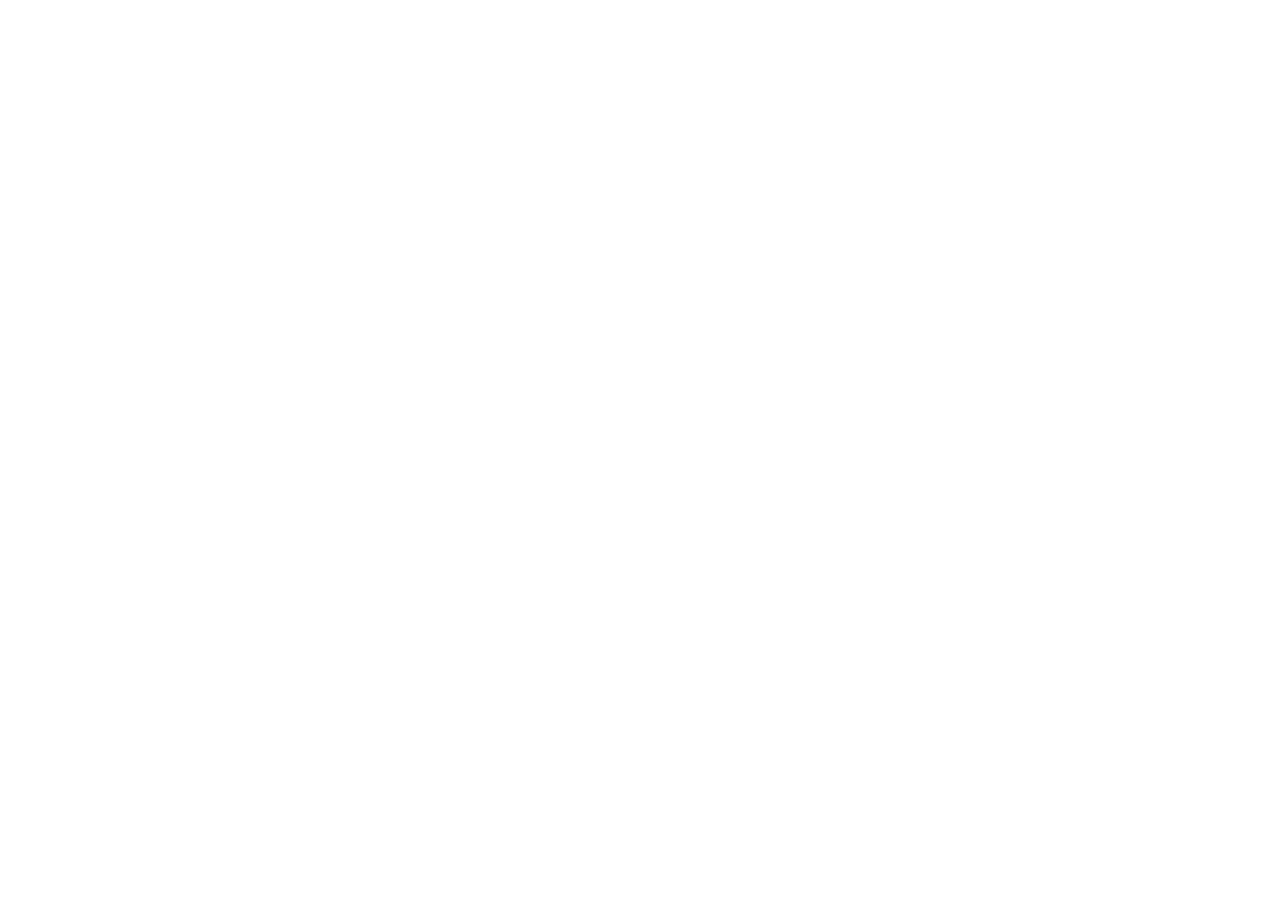
==== index.html @ b4c96d4b "files have created" ====
<!DOCTYPE html>
<html lang="en">
  <head>
    <meta charset="UTF-8" />
    <meta http-equiv="X-UA-Compatible" content="IE=edge" />
    <meta name="viewport" content="width=device-width, initial-scale=1.0" />
    <title>Sign_up1</title>
  </head>
  <body></body>
</html>
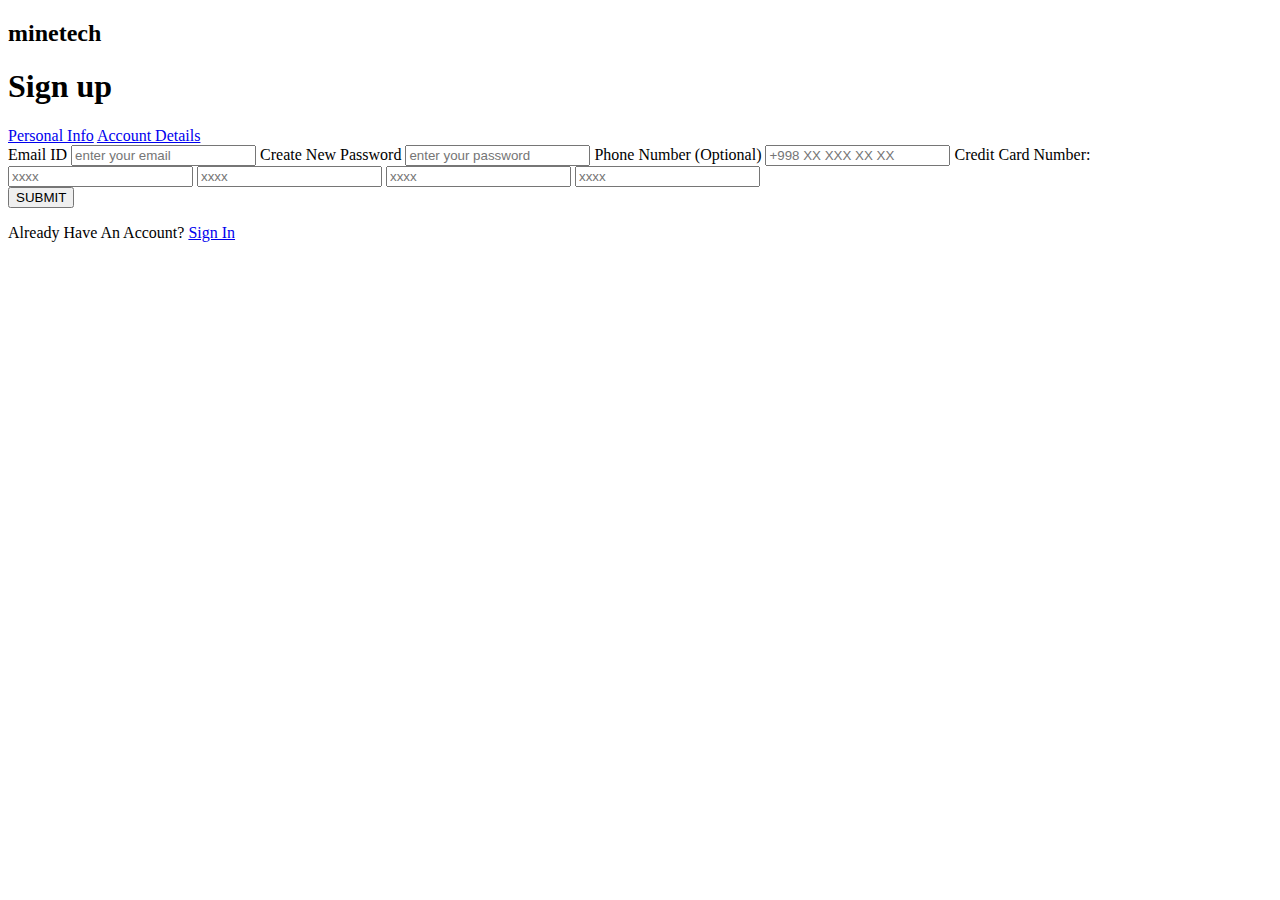
==== commit c7358e24: "index1 has finished" ====
--- a/index.html
+++ b/index.html
@@ -6,5 +6,33 @@
     <meta name="viewport" content="width=device-width, initial-scale=1.0" />
     <title>Sign_up1</title>
   </head>
-  <body></body>
+  <body>
+    <div class="container">
+      <div class="img-box">
+        <h2>minetech</h2>
+      </div>
+      <div class="sing-up-box">
+        <h1>Sign up</h1>
+        <a href="#">Personal Info</a>
+        <a href="#">Account Details</a>
+        <div class="form">
+          <label for="email">Email ID</label>
+          <input type="email" placeholder="enter your email" readonly />
+          <label for="password">Create New Password</label>
+          <input type="password" placeholder="enter your password" />
+          <label for="num">Phone Number (Optional)</label>
+          <input type="tel" placeholder="+998 XX XXX XX XX" />
+          <label for="ccn">Credit Card Number:</label>
+          <div class="credit-card">
+            <input type="number" placeholder="xxxx" />
+            <input type="number" placeholder="xxxx" />
+            <input type="number" placeholder="xxxx" />
+            <input type="number" placeholder="xxxx" />
+          </div>
+          <button type="submit">SUBMIT</button>
+          <p>Already Have An Account? <a href="#">Sign In</a></p>
+        </div>
+      </div>
+    </div>
+  </body>
 </html>
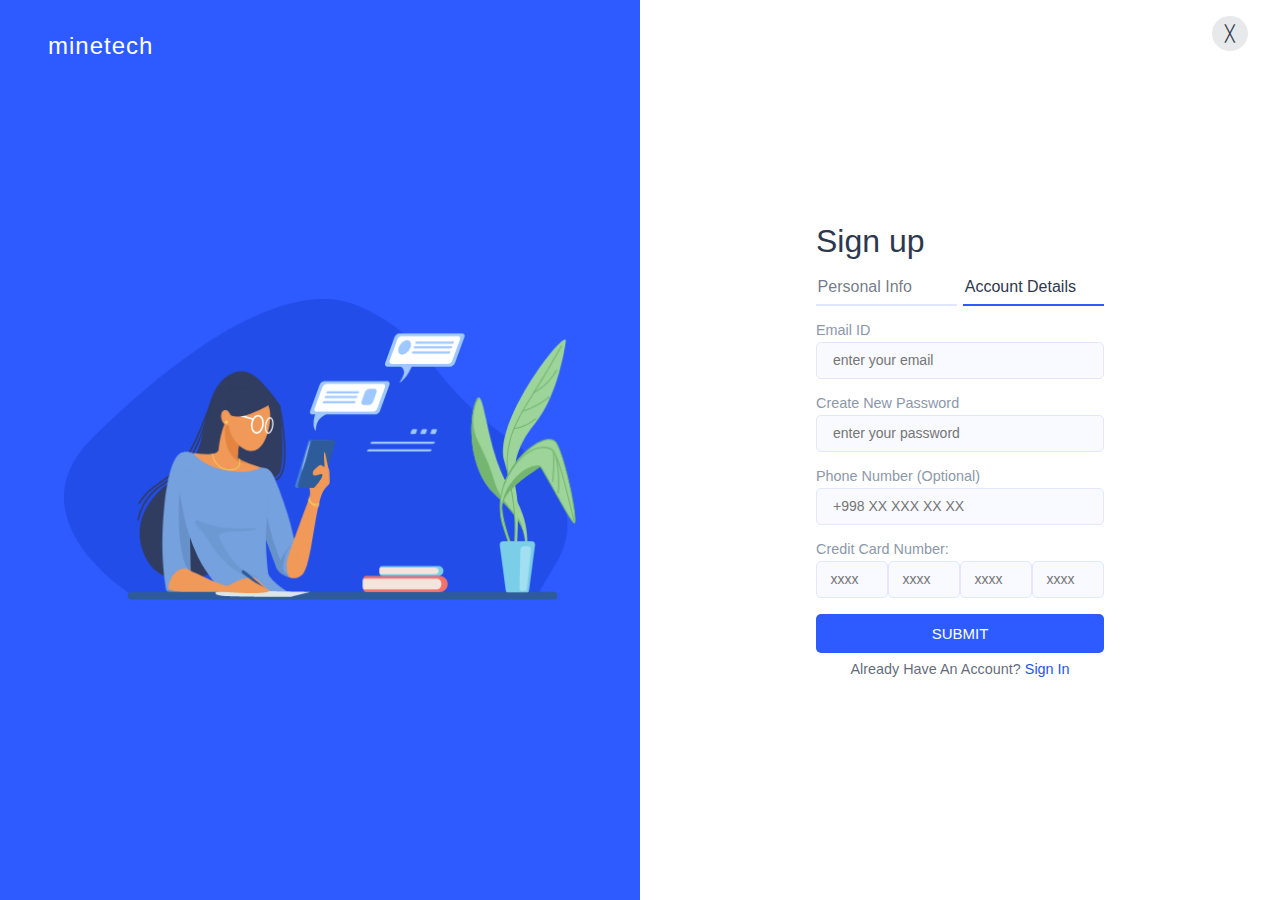
==== commit 2cadde02: "page1 has finished" ====
--- a/index.html
+++ b/index.html
@@ -5,6 +5,7 @@
     <meta http-equiv="X-UA-Compatible" content="IE=edge" />
     <meta name="viewport" content="width=device-width, initial-scale=1.0" />
     <title>Sign_up1</title>
+    <link rel="stylesheet" href="style.css" />
   </head>
   <body>
     <div class="container">
@@ -12,25 +13,33 @@
         <h2>minetech</h2>
       </div>
       <div class="sing-up-box">
-        <h1>Sign up</h1>
-        <a href="#">Personal Info</a>
-        <a href="#">Account Details</a>
-        <div class="form">
-          <label for="email">Email ID</label>
-          <input type="email" placeholder="enter your email" readonly />
-          <label for="password">Create New Password</label>
-          <input type="password" placeholder="enter your password" />
-          <label for="num">Phone Number (Optional)</label>
-          <input type="tel" placeholder="+998 XX XXX XX XX" />
-          <label for="ccn">Credit Card Number:</label>
-          <div class="credit-card">
-            <input type="number" placeholder="xxxx" />
-            <input type="number" placeholder="xxxx" />
-            <input type="number" placeholder="xxxx" />
-            <input type="number" placeholder="xxxx" />
+        <div class="quiting"><a href="index12.html">&#9587;</a></div>
+        <div class="form-box">
+          <h1>Sign up</h1>
+          <div class="sign-nav">
+            <a href="#" id="">Personal Info</a>
+            <a href="#" class="activ">Account Details</a>
           </div>
-          <button type="submit">SUBMIT</button>
-          <p>Already Have An Account? <a href="#">Sign In</a></p>
+
+          <div class="form">
+            <label for="email">Email ID</label>
+            <input type="email" placeholder="enter your email" />
+            <label for="password">Create New Password</label>
+            <input type="password" placeholder="enter your password" />
+            <label for="num">Phone Number (Optional)</label>
+            <input type="tel" placeholder="+998 XX XXX XX XX" />
+            <label for="ccn">Credit Card Number:</label>
+            <div class="credit-card">
+              <input type="number" placeholder="xxxx" max="9999" required />
+              <input type="number" placeholder="xxxx" />
+              <input type="number" placeholder="xxxx" />
+              <input type="number" placeholder="xxxx" />
+            </div>
+
+            <a class="submit" href="index2.html" target="_blank">SUBMIT</a>
+
+            <p>Already Have An Account? <a href="#">Sign In</a></p>
+          </div>
         </div>
       </div>
     </div>
--- a/style.css
+++ b/style.css
@@ -0,0 +1,121 @@
+* {
+  margin: 0;
+  padding: 0;
+  box-sizing: border-box;
+  font-family: sans-serif;
+}
+.container {
+  display: grid;
+  grid-template-columns: 1fr 1fr;
+  height: 100vh;
+}
+.img-box {
+  background-color: #2e5bff;
+  background-image: url(./img/Account\ Details.png);
+  background-position: center;
+  background-size: 80%;
+  background-repeat: no-repeat;
+  padding: 2rem 3rem;
+}
+.img-box h2 {
+  color: white;
+  font-weight: 300;
+  letter-spacing: 1px;
+}
+.sing-up-box {
+  display: flex;
+  align-items: center;
+  justify-content: center;
+}
+.form-box {
+  width: 45%;
+  display: flex;
+  flex-direction: column;
+  margin: 0 auto;
+  gap: 1rem;
+}
+h1 {
+  text-align: left;
+  font-weight: 300;
+
+  color: #2e384d;
+}
+.sign-nav {
+  display: grid;
+  grid-template-columns: 1fr 1fr;
+  gap: 0.4rem;
+}
+
+.sign-nav a {
+  text-decoration: none;
+  padding: 0.1rem 0 0.5rem 0.1rem;
+  color: #2e384dad;
+  border-bottom: 2px solid #e0e7ff;
+}
+.sign-nav .activ {
+  border-bottom: 2px solid #2e5bff;
+  color: #2e384d;
+}
+.sign-nav a:focus {
+  border-bottom: 2px solid #2e5bff;
+  color: #2e384d;
+}
+.form {
+  display: flex;
+  flex-direction: column;
+}
+label {
+  font-size: 0.9rem;
+  color: #8c98a9;
+}
+input {
+  border: 1px solid #e0e7ff;
+  border-radius: 5px;
+  background-color: #e0e7ff36;
+  padding: 0.6rem 1rem;
+  font-size: 13px;
+  margin: 0.3rem 0 1rem 0;
+}
+input::placeholder {
+  font-size: 14px;
+}
+.credit-card {
+  display: grid;
+  grid-template-columns: 1fr 1fr 1fr 1fr;
+  width: 100%;
+}
+.credit-card input {
+  width: 100%;
+  padding: 0.6rem 0;
+  text-align: center;
+  font-size: 13px;
+}
+.submit {
+  padding: 0.7rem;
+  background-color: #2e5bff;
+  border: none;
+  color: white;
+  border-radius: 5px;
+  text-align: center;
+  font-size: 15px;
+}
+p {
+  text-align: center;
+  font-size: 0.9rem;
+  color: #2e384dc2;
+  margin-top: 0.5rem;
+  font-weight: 500;
+}
+a {
+  text-decoration: none;
+  color: #2553f8;
+}
+.quiting a {
+  position: absolute;
+  color: #2e384d;
+  padding: 0.5rem 0.8rem;
+  background-color: #2e384d1c;
+  border-radius: 50%;
+  top: 1rem;
+  right: 2rem;
+}
